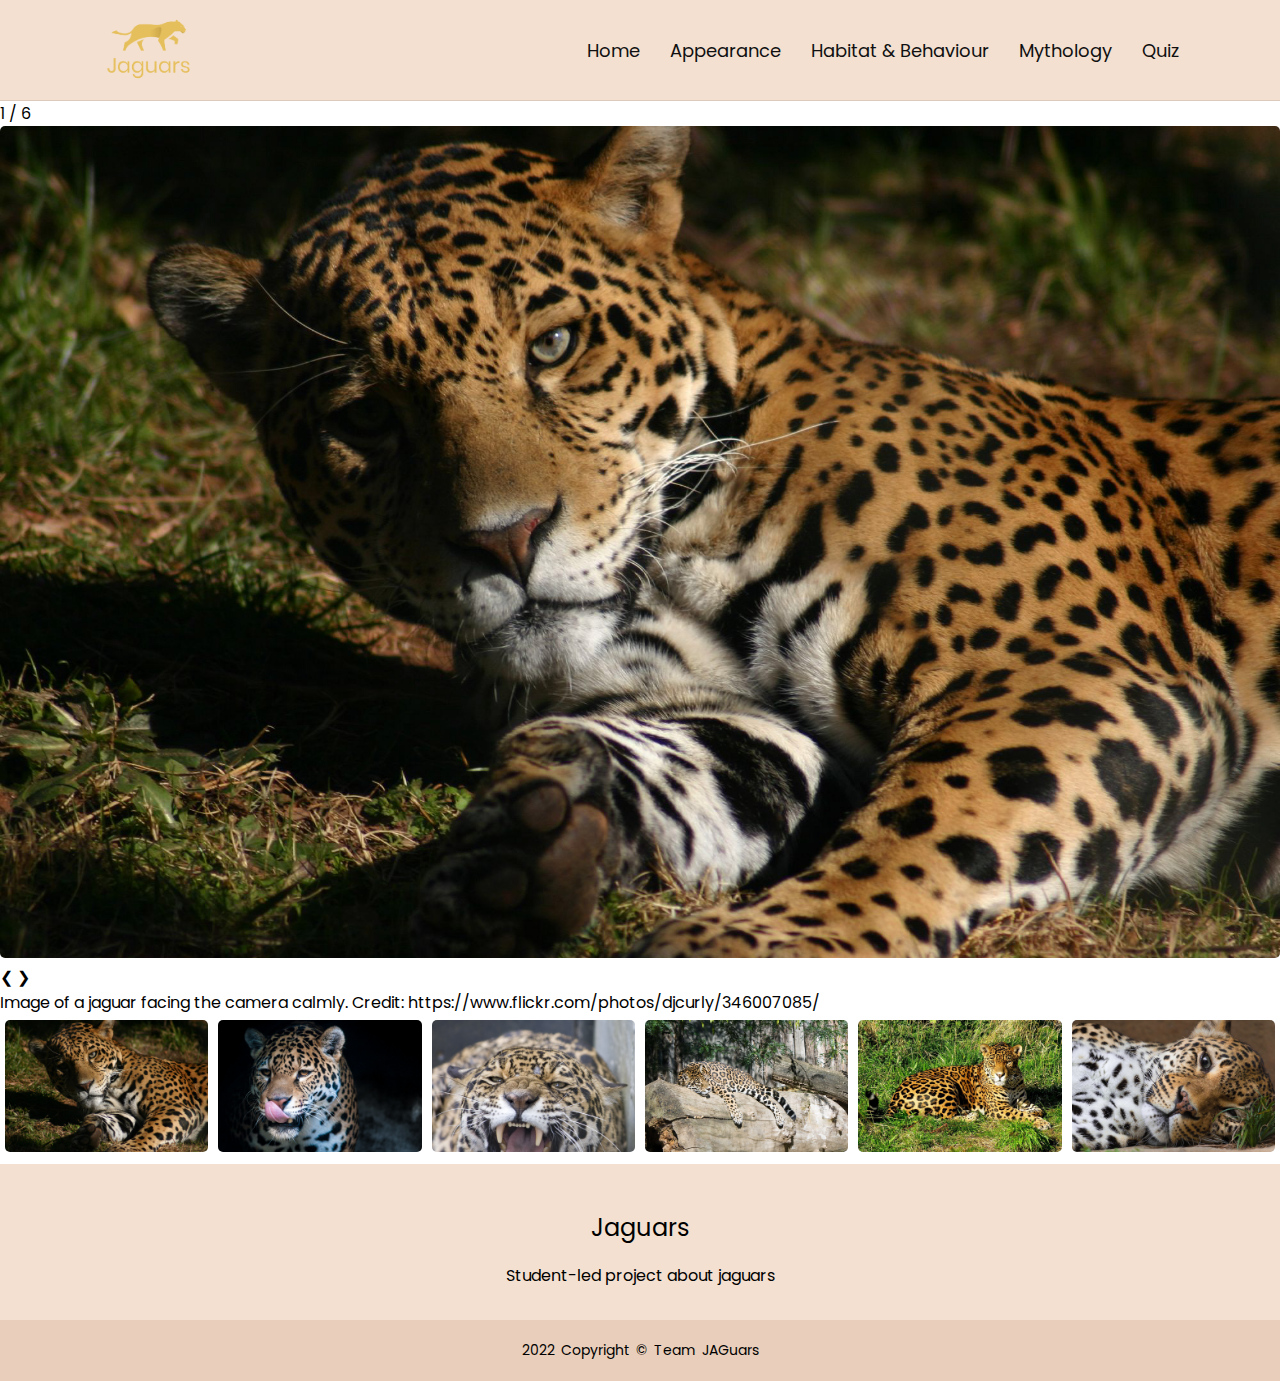
==== index.html @ 42e372cd "Logo-link" ====
<!DOCTYPE html>
<html lang="en">
<head>
    <meta charset="UTF-8">
    <meta http-equiv="X-UA-Compatible" content="IE=edge">
    <meta name="viewport" content="width=device-width, initial-scale=1.0">
    <link rel="stylesheet" href="css/style.css">    
    <script src="gallery.js" defer></script>
    <link rel="preconnect" href="https://fonts.googleapis.com">
    <link rel="preconnect" href="https://fonts.gstatic.com" crossorigin>
    <link href="https://fonts.googleapis.com/css2?family=Poppins:wght@300;500;700&display=swap" rel="stylesheet">
    <title>JAGuars - Home page</title>
</head>
<body>
<!-- header section starts -->
    <header>
        <div class="inner">
            <div class="logo">
              <a href="index.html"><img src="assets/Jag_Logo.png" alt="Logo"></a>
            </div>

            <nav>
                <li><span><a href="index.html">Home</a></span></li>
                <li><span><a href="appearance.html">Appearance</a></span></li>
                <li><span><a href="habitatAndBehaviour.html">Habitat & Behaviour</a></span></li>
                <li><span><a href="mythology.html">Mythology</a></span></li>
                <li><span><a href="quiz_index.html">Quiz</a></span></li>
            </nav>
        </div>
    </header>
<!-- header section ends -->

<!-- GALLERY -->

<!-- Container for the image gallery -->
<div class="container">

    <!-- Full-width images with number text -->
    <div class="mySlides">
      <div class="numbertext">1 / 6</div>
        <img src="assets/Gallery_1.jpg" style="width:100%">
    </div>
  
    <div class="mySlides">
      <div class="numbertext">2 / 6</div>
        <img src="assets/Gallery_2.jpg" style="width:100%">
    </div>
  
    <div class="mySlides">
      <div class="numbertext">3 / 6</div>
        <img src="assets/Gallery_3.jpg" style="width:100%">
    </div>
  
    <div class="mySlides">
      <div class="numbertext">4 / 6</div>
        <img src="assets/Gallery_4.jpg" style="width:100%">
    </div>
  
    <div class="mySlides">
      <div class="numbertext">5 / 6</div>
        <img src="assets/Gallery_5.jpg" style="width:100%">
    </div>
  
    <div class="mySlides">
      <div class="numbertext">6 / 6</div>
        <img src="assets/Gallery_6.jpg" style="width:100%">
    </div>
  
    <!-- Next and previous buttons -->
    <a class="prev" onclick="plusSlides(-1)">&#10094;</a>
    <a class="next" onclick="plusSlides(1)">&#10095;</a>
  
    <!-- Image text -->
    <div class="caption-container">
      <p id="caption"></p>
    </div>
  
    <!-- Thumbnail images -->
    <div class="row">
      <div class="column">
        <img class="demo cursor" src="assets/Gallery_1.jpg" style="width:100%" onclick="currentSlide(1)" alt="Image of a jaguar facing the camera calmly. Credit: https://www.flickr.com/photos/djcurly/346007085/">
      </div>
      <div class="column">
        <img class="demo cursor" src="assets/Gallery_2.jpg" style="width:100%" onclick="currentSlide(2)" alt="Image of a jaguar licking its lips. Credit: https://www.flickr.com/photos/wwarby/11280137214/">
      </div>
      <div class="column">
        <img class="demo cursor" src="assets/Gallery_3.jpg" style="width:100%" onclick="currentSlide(3)" alt="Image of a jaguar licking its lips. Credit: https://www.flickr.com/photos/ninjapotato/8729258410/">
      </div>
      <div class="column">
        <img class="demo cursor" src="assets/Gallery_4.jpg" style="width:100%" onclick="currentSlide(4)" alt="Image of a jaguar relaxing. Credit: https://www.flickr.com/photos/28450828@N02/35053553903/">
      </div>
      <div class="column">
        <img class="demo cursor" src="assets/Gallery_5.jpg" style="width:100%" onclick="currentSlide(5)" alt="Jaguar sitting in the grass. Credit: https://www.flickr.com/photos/chesterzoo/513373646/">
      </div>
      <div class="column">
        <img class="demo cursor" src="assets/Gallery_6.jpg" style="width:100%" onclick="currentSlide(6)" alt="A young jaguar. Credit: https://www.flickr.com/photos/srudy/33555747230/">
      </div>
    </div>

<!-- Footer section starts  -->
<footer>
    <div class="footer-content">
        <h3>Jaguars</h3>
        <p>Student-led project about jaguars </p>
    </div>
    <div class="footer-bottom">
        <p>2022 Copyright © Team JAGuars</p>
    </div>
</footer>

<!-- Footer section ends -->
</body>
</html>
---- css/style.css ----
*{
  margin: 0;
  padding: 0;
  list-style: none;
  text-decoration: none;
  font-family:'Poppins';
}

* img{
  max-width:100%;
  border-radius:5px;
}

.main-content{
background-color:red;
 display:flex; 
 max-width: 100%; 
 padding:10px; 
border-radius: 5px;
}

.row {
  display: flex;
  align-items: center;
  justify-content: center;
}

.column {
  flex: 50%;
  padding:5px;
}

header{
  width: 100%;
  height: 100px;
  border-bottom: solid 1px rgba(16, 16, 16, 0.1);
  background-color: #f3e0d1;
}

header .inner{
  width: 100%;
  max-width: 1080px;
  height: 100%;
  display: block;
  margin: 0 auto;
  display: flex;
  flex-direction: row;
  align-items: center;
  justify-content: space-between;
}

header .logo{
  height: 100%;
}

header .logo div{
  height: 100%;
  display: flex;
  align-items: center;
  justify-content: center;
}

header .logo img{
  height: 90px;
  margin-top: 5px; /* Optical alignment of the logo */
}

header nav{
  height: 100%;
}

header nav li{
  display: flex;
  height: 100%;
  float: left;
  margin-right: 30px;
}

header nav li:last-of-type{
  margin-right: 0;
}

header nav span {
  display: flex;
 align-items: center;
  font-size: 18px;
}

header nav a{
  color: #101010;
}

header nav a:hover{
  -webkit-transition:color 300ms ease-in-out;
  -moz-transition:color 300ms ease-in-out;
  color: #95731e;
}


/* Banner image styles */
.banner-image{
  height: 700px;
  width: 100%;
  display: block;
}

/* Quiz part starts */

/* Position the image container (needed to position the left and right arrows) */
.gallery-container {
  position: relative;
  width:900px;
  display: block;
  margin-left: auto;
  margin-right: auto;

}
.quiz-body {
  position: relative;
  padding: 0;
  margin: 0;
  display: flex;
  width: 100%;
  height: 55vh;
  justify-content: center;
  align-items: center;
  font-family: "Poppins";
  
}

.quiz-container {
  width: 800px;
  max-width: 80%;
  background-color:RGB(248, 253, 137);
  border-radius: 5px;
  padding: 20px;
  text-align: center;
  background-color: #f3e0d1;

}

.result-box {
  text-align: center;
  color: black;
  gap: 5px;
  padding: 5px 10px;
  font-size: 17px;
  font-weight: bold;
}

.qn1 {
  font-weight: bold;
}


.btn-grid{
 display: grid;
 grid-template-columns: repeat(2, auto);
 justify-content: center;
 align-items:center;
 gap: 10px;
 margin: 10px 2px;
}

.btn {
  background-color: lightblue;
  border: 2px solid lightseagreen;
  border-radius: 5px;
  padding: 5px 10px;
  color: black;
  outline: none;
  margin: 0 2px;
}

.btn:hover{
  border-color: orange;
  background-color: #e6c166;
}

.btn.correct{
  background-color: greenyellow
}

.btn.incorrect {
  background-color:orangered;
}

.start-btn, .next-btn{
  font-weight: bold;
  margin: 0 5px;
}

.controls {
  display: flex;
  justify-content: center;
  align-items:center;

}

.hide{
  display:none;
}


/* footer */

footer{
  background: #f3e0d1;
  height: auto;
  width: 100%;
  padding-top: 40px;
  color: #fff;
}

.footer-content{
  display: flex;
  align-items: center;
  justify-content: center;
  flex-direction: column;
  text-align: center;
  margin-bottom: 20px;
}

.footer-content h3{
  font-size: 1.8rem;
  font-weight: 400;
  text-transform: capitalize;
  line-height: 3rem;
  font-size: 24px;
  color: black;

}

.footer-content p{
  max-width: 500px;
  margin: 10px auto;
  line-height: 28px;
  font-size: 16px;
  color: black;
}

.footer-bottom{
  background: #e9cfbb;
  width: 100%;
  padding: 20px 0;
  text-align:  center;
}

.footer-bottom p{
  font-size: 14px;
  word-spacing: 2px;
  text-transform: capitalize;
  color: black;
}



/* media queries  */

@media (max-width:1200px){

}

@media (max-width:991px){
  .quiz-body {
    width: 80vw;
    height: 55vh;
  }
}

@media (max-width:768px){
  .quiz-body {
    width: 60vw;
    height: 50vh;
  }
}

@media (max-width:450px){
  .quiz-body {
    width: 40vw;
    height: 50vh;
  }

}
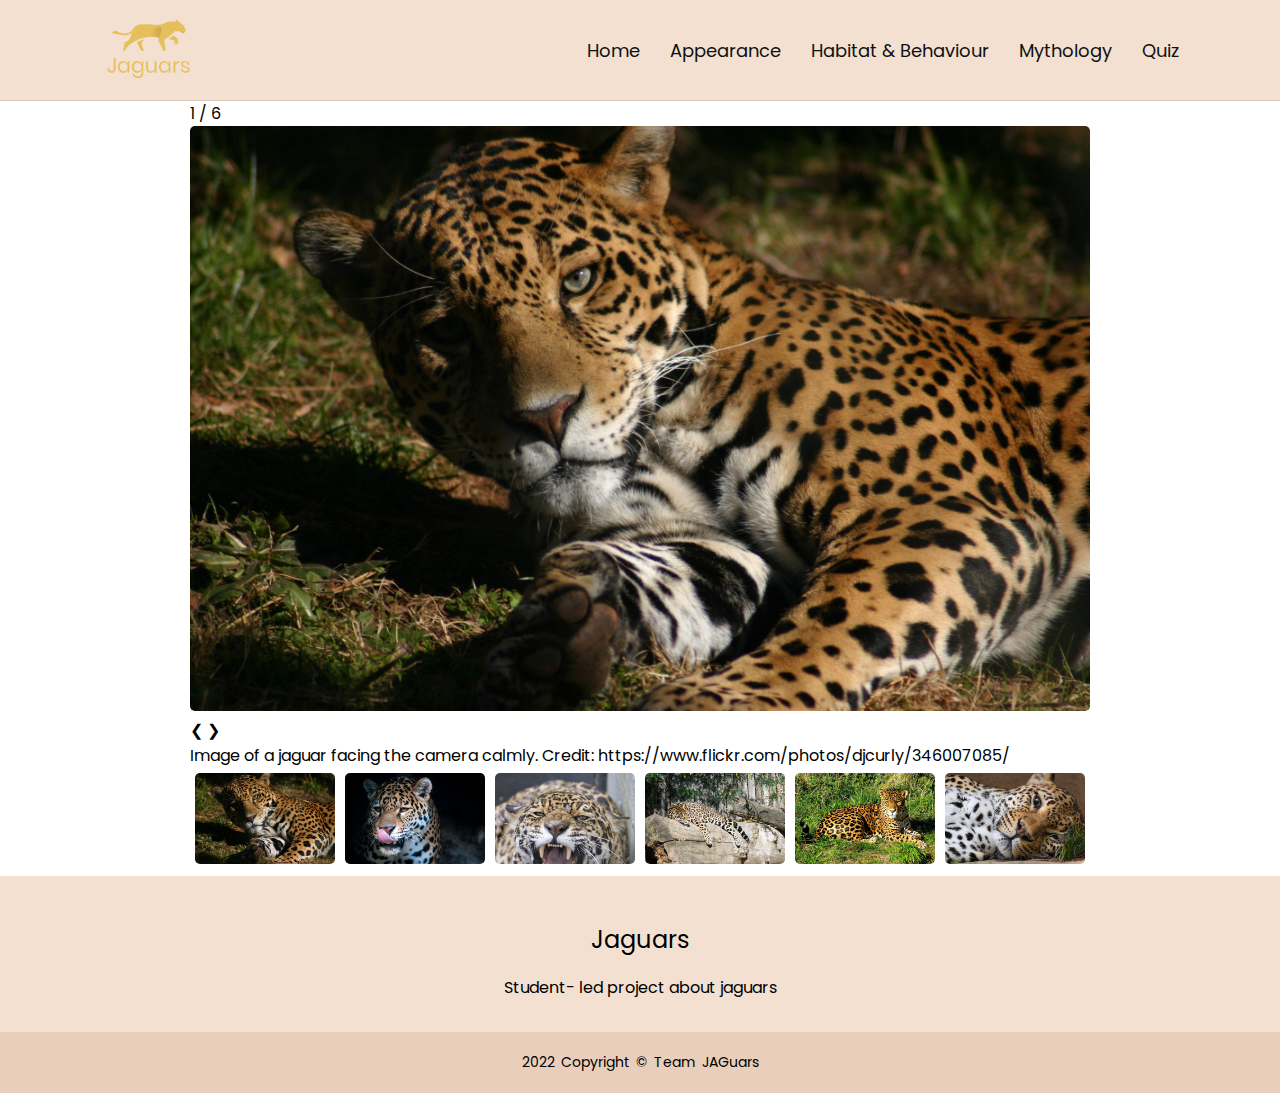
==== commit 553f3f32: "Merge pull request #7 from georjeez/aidyn-pf-jaguars" ====
--- a/index.html
+++ b/index.html
@@ -33,7 +33,7 @@
 <!-- GALLERY -->
 
 <!-- Container for the image gallery -->
-<div class="container">
+<div class="gallery-container">
 
     <!-- Full-width images with number text -->
     <div class="mySlides">
@@ -96,12 +96,12 @@
         <img class="demo cursor" src="assets/Gallery_6.jpg" style="width:100%" onclick="currentSlide(6)" alt="A young jaguar. Credit: https://www.flickr.com/photos/srudy/33555747230/">
       </div>
     </div>
-
+</div>
 <!-- Footer section starts  -->
 <footer>
     <div class="footer-content">
         <h3>Jaguars</h3>
-        <p>Student-led project about jaguars </p>
+        <p>Student- led project about jaguars </p>
     </div>
     <div class="footer-bottom">
         <p>2022 Copyright © Team JAGuars</p>
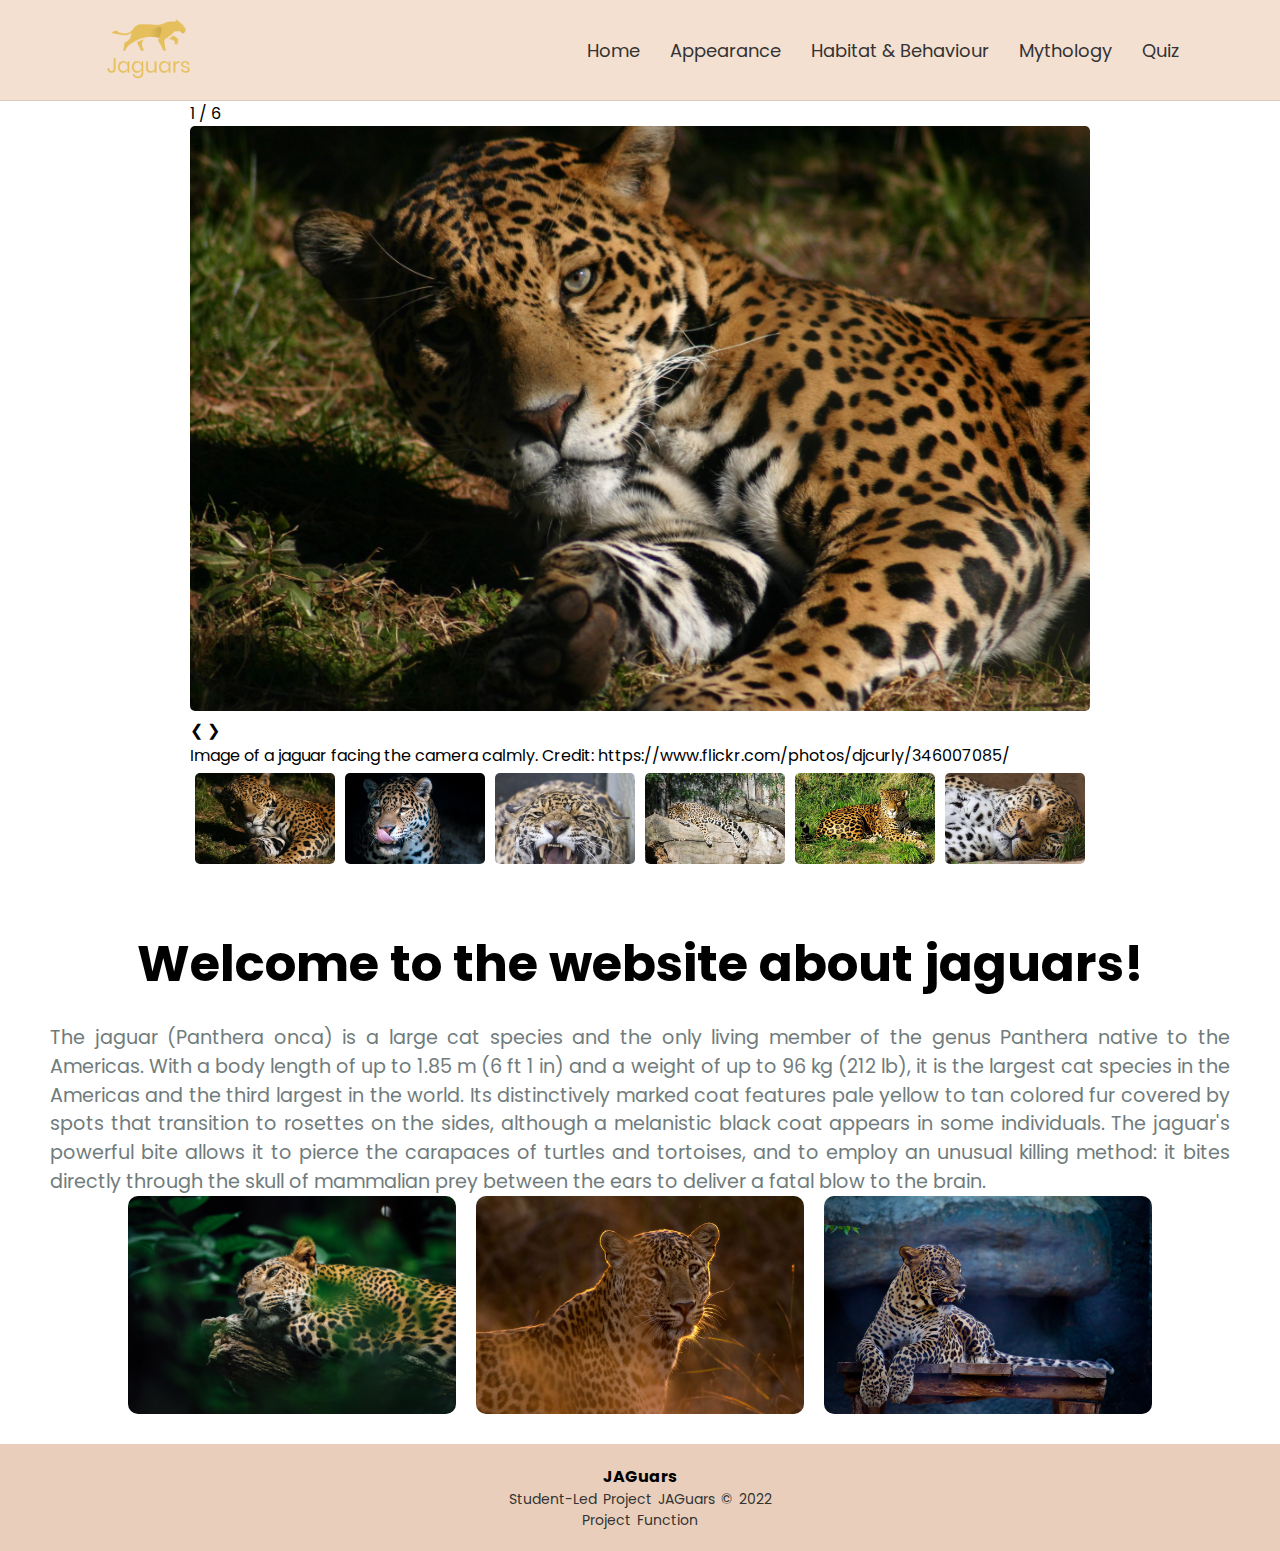
==== commit 3acba65a: "Updated all the pages" ====
--- a/index.html
+++ b/index.html
@@ -97,14 +97,55 @@
       </div>
     </div>
 </div>
+
+<!-- Introduction to the website -->
+
+<h1 class="title"> Welcome to the website about jaguars! </h1>
+<section class="about" id="about">
+  <div class="text">
+      <div class="aboutContent">
+          <p>
+            The jaguar (Panthera onca) is a large cat species and the only living member of the genus Panthera native to the Americas. 
+            With a body length of up to 1.85 m (6 ft 1 in) and a weight of up to 96 kg (212 lb), it is the largest cat species in the Americas and the third largest in the world. 
+            Its distinctively marked coat features pale yellow to tan colored fur covered by spots that transition to rosettes on the sides, although a melanistic black coat appears in some individuals. 
+            The jaguar's powerful bite allows it to pierce the carapaces of turtles and tortoises, and to employ an unusual killing method: it bites directly through the skull of mammalian prey between the ears to deliver a fatal blow to the brain. 
+          </p>
+      <br>
+        </div>
+  </div>
+</section>
+
+<!-- Buttons -->
+<section class="campus">
+  <div class="nav-row">
+    <div class="campus-col">
+      <img src="assets/jags.jpg" target="_blank" >
+      <div class="layer">
+        <a href="habitatAndBehaviour.html"target="_blank"><h3>Habitat and Behaviour</h3></a>
+      </div>
+    </div>
+
+    <div class="campus-col">
+      <img src="assets/harsh-tank-xtFRl1ZjKto-unsplash.jpg" >
+      <div class="layer">
+        <a href="appearance.html" target="_blank" ><h3>Appearance</h3></a>      
+      </div>
+    </div>
+
+    <div class="campus-col">
+      <img src="assets/adaivorukamuthan-5njevSym76g-unsplash.jpg">
+      <div class="layer">
+        <a href="mythology.html" target="_blank"><h3>Mythology</h3></a>    
+      </div>
+    </div>
+  </div>
+</section>
+
 <!-- Footer section starts  -->
 <footer>
-    <div class="footer-content">
-        <h3>Jaguars</h3>
-        <p>Student- led project about jaguars </p>
-    </div>
     <div class="footer-bottom">
-        <p>2022 Copyright © Team JAGuars</p>
+      <h4>JAGuars</h4>
+      <p class="copyright">Student-led project JAGuars © 2022 <br> Project Function </p>
     </div>
 </footer>
 
--- a/css/style.css
+++ b/css/style.css
@@ -12,17 +12,18 @@
 }
 
 .main-content{
-background-color:red;
  display:flex; 
  max-width: 100%; 
  padding:10px; 
-border-radius: 5px;
+  border-radius: 5px;
+  color:#333;
 }
 
 .row {
   display: flex;
   align-items: center;
   justify-content: center;
+  text-align: justify;
 }
 
 .column {
@@ -30,6 +31,26 @@
   padding:5px;
 }
 
+.row-appearance {
+  display: flex;
+  align-items: center;
+  justify-content: center;
+  text-align: justify;
+}
+
+.nav-row{
+  margin: auto;
+  display: flex;
+  justify-content: space-between;
+}
+
+.column-appearance {
+  flex: 50%;
+  padding:5px;
+  margin-left: 50px;
+  margin-right: 50px;
+}
+
 header{
   width: 100%;
   height: 100px;
@@ -37,6 +58,7 @@
   background-color: #f3e0d1;
 }
 
+
 header .inner{
   width: 100%;
   max-width: 1080px;
@@ -87,7 +109,7 @@
 }
 
 header nav a{
-  color: #101010;
+  color:#333;
 }
 
 header nav a:hover{
@@ -96,16 +118,39 @@
   color: #95731e;
 }
 
-
-/* Banner image styles */
+/* Banner */
 .banner-image{
-  height: 700px;
-  width: 100%;
-  display: block;
+  width: 100%;
+  height: auto;
+}
+
+.title {
+	text-align: center;
+	font-size: 50px;
+	display: block;
+	padding-top: 50px;
+}
+
+.title-text{
+  text-align: center;
+}
+
+.myth-img{
+  text-align: center;
+}
+
+.myth-text{
+  color:#333;
+  margin-left: 100px;
+  margin-right: 100px;
+  text-align: justify;
+}
+
+.jag-video{
+  text-align: center;
 }
 
 /* Quiz part starts */
-
 /* Position the image container (needed to position the left and right arrows) */
 .gallery-container {
   position: relative;
@@ -118,14 +163,16 @@
 .quiz-body {
   position: relative;
   padding: 0;
-  margin: 0;
+  margin-top: 6%;
+  margin-bottom: 7%;
   display: flex;
   width: 100%;
   height: 55vh;
   justify-content: center;
   align-items: center;
   font-family: "Poppins";
-  
+  color:#333;
+
 }
 
 .quiz-container {
@@ -136,7 +183,6 @@
   padding: 20px;
   text-align: center;
   background-color: #f3e0d1;
-
 }
 
 .result-box {
@@ -201,6 +247,105 @@
   display:none;
 }
 
+/* index page buttons */
+.title {
+	text-align: center;
+	font-size: 50px;
+	display: block;
+	padding-top: 50px;
+}
+
+/* Buttons */
+.about{
+  margin-bottom: -140px;
+}
+.about .text{
+  padding-top: 12px;
+}
+.about .text .aboutContent h3{
+  font-size: 2.5rem;
+  color:#333;
+  margin-left: 500px;
+}
+
+.about .text .aboutContent h4{
+  font-size: 2.5rem;
+  color:#333;
+  margin-left: 500px;
+}
+
+.about .text .aboutContent h5{
+  font-size: 2.5rem;
+  color:#333;
+  margin-left: 500px;
+}
+
+.about .text .aboutContent p{
+  font-size: 1.2rem;
+  color:#707B7C  ;
+  padding-top: 5px;
+  line-height: 1.5;
+  margin-top: 5px;
+  margin-left: 50px;
+  margin-right: 50px;
+  text-align: justify;
+}
+
+.campus{
+  width: 80%;
+  margin: auto;
+  margin-top: 5%;
+  text-align: center;
+  padding-top: 50px; 
+}
+
+.campus-col{
+  flex-basis: 32%;
+  border-radius: 10px;
+  margin-bottom: 30px;
+  position: relative;
+  overflow: hidden;
+}
+
+.campus-col img{
+  width: 100%;
+  height: auto;
+  display: block;
+}
+
+
+.layer{
+  background: transparent;
+  height: 100%;
+  width: 100%;
+  position: absolute;
+  top: 0;
+  left: 0;
+  transition: 0.5s;
+}
+
+.layer:hover{
+  background: #f9d7be4e; 
+
+}
+
+.layer h3{
+  width: 100%;
+  font-weight: 500;
+  color: #fff;
+  font-size: 26px;
+  bottom: 0;
+  left: 50%;
+  transform: translateX(-50%);
+  position: absolute;
+  opacity: 0;
+  transform: 0.5s;
+}
+
+.layer:hover h3{
+  bottom: 49%;
+  opacity: 1;
+}
 
 /* footer */
 
@@ -208,8 +353,8 @@
   background: #f3e0d1;
   height: auto;
   width: 100%;
-  padding-top: 40px;
-  color: #fff;
+  left: 0;
+  bottom: 0;
 }
 
 .footer-content{
@@ -219,6 +364,7 @@
   flex-direction: column;
   text-align: center;
   margin-bottom: 20px;
+  
 }
 
 .footer-content h3{
@@ -227,8 +373,7 @@
   text-transform: capitalize;
   line-height: 3rem;
   font-size: 24px;
-  color: black;
-
+  color:#333;
 }
 
 .footer-content p{
@@ -236,7 +381,7 @@
   margin: 10px auto;
   line-height: 28px;
   font-size: 16px;
-  color: black;
+  color:#333;
 }
 
 .footer-bottom{
@@ -244,16 +389,17 @@
   width: 100%;
   padding: 20px 0;
   text-align:  center;
+
 }
 
 .footer-bottom p{
   font-size: 14px;
   word-spacing: 2px;
   text-transform: capitalize;
-  color: black;
-}
-
-
+  color:#333;
+}
+
+ 
 
 /* media queries  */
 
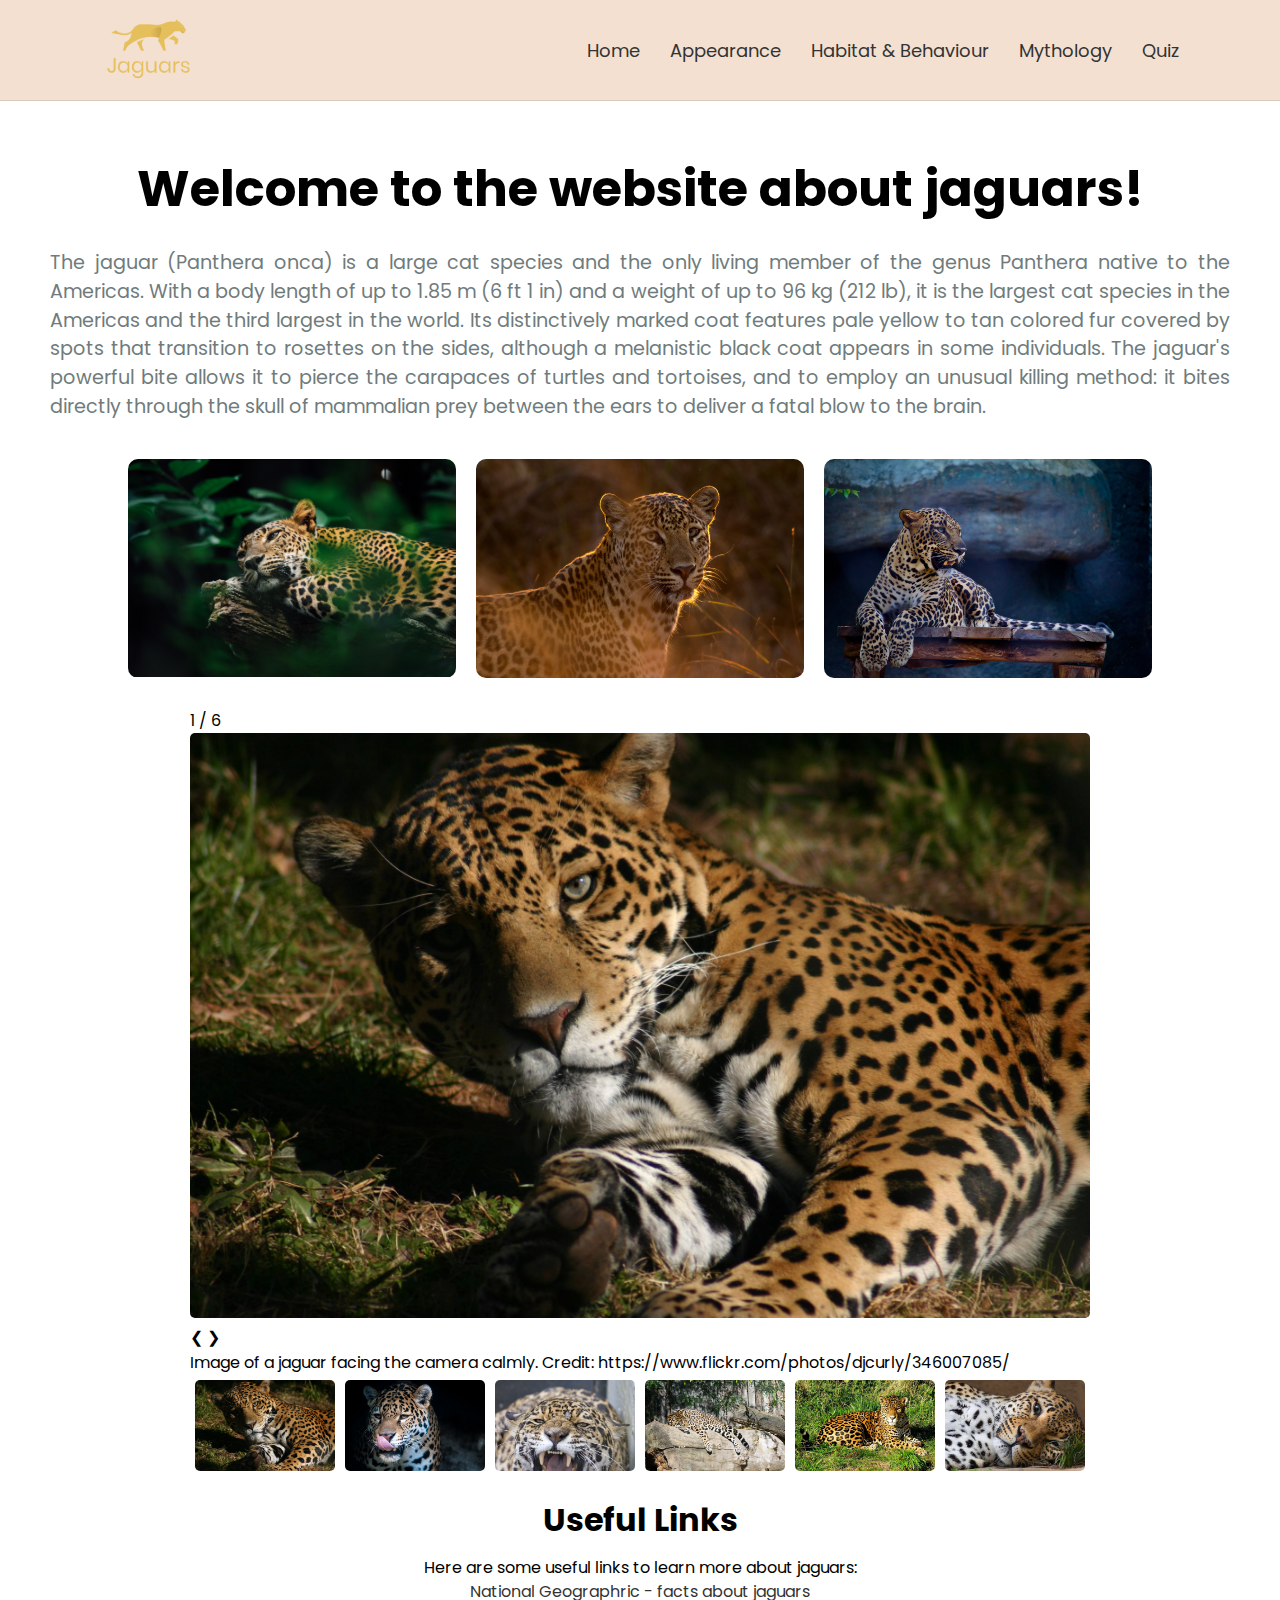
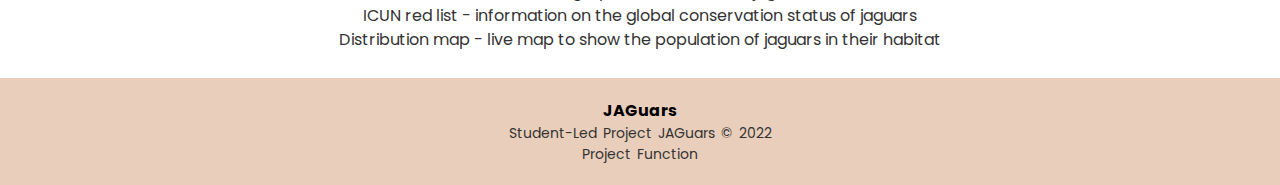
==== commit 64bf2283: "added useful links" ====
--- a/index.html
+++ b/index.html
@@ -13,7 +13,8 @@
 </head>
 <body>
 <!-- header section starts -->
-    <header>
+
+<header>
         <div class="inner">
             <div class="logo">
               <a href="index.html"><img src="assets/Jag_Logo.png" alt="Logo"></a>
@@ -27,8 +28,51 @@
                 <li><span><a href="quiz_index.html">Quiz</a></span></li>
             </nav>
         </div>
-    </header>
+</header>
 <!-- header section ends -->
+
+<!-- Introduction to the website -->
+
+<h1 class="title"> Welcome to the website about jaguars! </h1>
+<section class="about" id="about">
+  <div class="text">
+      <div class="aboutContent">
+          <p>
+            The jaguar (Panthera onca) is a large cat species and the only living member of the genus Panthera native to the Americas. 
+            With a body length of up to 1.85 m (6 ft 1 in) and a weight of up to 96 kg (212 lb), it is the largest cat species in the Americas and the third largest in the world. 
+            Its distinctively marked coat features pale yellow to tan colored fur covered by spots that transition to rosettes on the sides, although a melanistic black coat appears in some individuals. 
+            The jaguar's powerful bite allows it to pierce the carapaces of turtles and tortoises, and to employ an unusual killing method: it bites directly through the skull of mammalian prey between the ears to deliver a fatal blow to the brain. 
+          </p>
+      <br>
+        </div>
+  </div>
+</section>
+
+<!-- Buttons -->
+<section class="navbtns">
+  <div class="nav-row">
+    <div class="navbtns-col">
+      <img src="assets/jags.jpg" target="_blank" >
+      <div class="navlayer">
+        <a href="habitatAndBehaviour.html"target="_blank"><h3>Habitat and Behaviour</h3></a>
+      </div>
+    </div>
+
+    <div class="navbtns-col">
+      <img src="assets/harsh-tank-xtFRl1ZjKto-unsplash.jpg" >
+      <div class="navlayer">
+        <a href="appearance.html" target="_blank" ><h3>Appearance</h3></a>      
+      </div>
+    </div>
+
+    <div class="navbtns-col">
+      <img src="assets/adaivorukamuthan-5njevSym76g-unsplash.jpg">
+      <div class="navlayer">
+        <a href="mythology.html" target="_blank"><h3>Mythology</h3></a>    
+      </div>
+    </div>
+  </div>
+</section>
 
 <!-- GALLERY -->
 
@@ -98,48 +142,16 @@
     </div>
 </div>
 
-<!-- Introduction to the website -->
+<div class = "useful-links">
+    <h1> Useful Links</h1>
+    <br>
+    <p>Here are some useful links to learn more about jaguars:</p>
+    <li><a href="https://kids.nationalgeographic.com/animals/mammals/facts/jaguar">National Geographric - facts about jaguars</a> </li>
+    <li><a href="https://www.iucnredlist.org/species/15953/123791436">ICUN red list - information on the global conservation status of jaguars</a> </li>
+    <li><a href="https://www.inaturalist.org/taxa/41970-Panthera-onca">Distribution map - live map to show the population of jaguars in their habitat</a> </li>
 
-<h1 class="title"> Welcome to the website about jaguars! </h1>
-<section class="about" id="about">
-  <div class="text">
-      <div class="aboutContent">
-          <p>
-            The jaguar (Panthera onca) is a large cat species and the only living member of the genus Panthera native to the Americas. 
-            With a body length of up to 1.85 m (6 ft 1 in) and a weight of up to 96 kg (212 lb), it is the largest cat species in the Americas and the third largest in the world. 
-            Its distinctively marked coat features pale yellow to tan colored fur covered by spots that transition to rosettes on the sides, although a melanistic black coat appears in some individuals. 
-            The jaguar's powerful bite allows it to pierce the carapaces of turtles and tortoises, and to employ an unusual killing method: it bites directly through the skull of mammalian prey between the ears to deliver a fatal blow to the brain. 
-          </p>
-      <br>
-        </div>
-  </div>
-</section>
+</div>
 
-<!-- Buttons -->
-<section class="campus">
-  <div class="nav-row">
-    <div class="campus-col">
-      <img src="assets/jags.jpg" target="_blank" >
-      <div class="layer">
-        <a href="habitatAndBehaviour.html"target="_blank"><h3>Habitat and Behaviour</h3></a>
-      </div>
-    </div>
-
-    <div class="campus-col">
-      <img src="assets/harsh-tank-xtFRl1ZjKto-unsplash.jpg" >
-      <div class="layer">
-        <a href="appearance.html" target="_blank" ><h3>Appearance</h3></a>      
-      </div>
-    </div>
-
-    <div class="campus-col">
-      <img src="assets/adaivorukamuthan-5njevSym76g-unsplash.jpg">
-      <div class="layer">
-        <a href="mythology.html" target="_blank"><h3>Mythology</h3></a>    
-      </div>
-    </div>
-  </div>
-</section>
 
 <!-- Footer section starts  -->
 <footer>
--- a/css/style.css
+++ b/css/style.css
@@ -291,15 +291,16 @@
   text-align: justify;
 }
 
-.campus{
+.navbtns{
   width: 80%;
   margin: auto;
   margin-top: 5%;
   text-align: center;
   padding-top: 50px; 
-}
-
-.campus-col{
+  margin-top: 8%;
+}
+
+.navbtns-col{
   flex-basis: 32%;
   border-radius: 10px;
   margin-bottom: 30px;
@@ -307,14 +308,13 @@
   overflow: hidden;
 }
 
-.campus-col img{
+.navbtns-col img{
   width: 100%;
   height: auto;
   display: block;
 }
 
-
-.layer{
+.navlayer{
   background: transparent;
   height: 100%;
   width: 100%;
@@ -324,12 +324,11 @@
   transition: 0.5s;
 }
 
-.layer:hover{
+.navlayer:hover{
   background: #f9d7be4e; 
-
-}
-
-.layer h3{
+}
+
+.navlayer h3{
   width: 100%;
   font-weight: 500;
   color: #fff;
@@ -342,9 +341,24 @@
   transform: 0.5s;
 }
 
-.layer:hover h3{
+.navlayer:hover h3{
   bottom: 49%;
   opacity: 1;
+}
+
+.useful-links{
+  position: relative;
+  text-align: center;
+  margin: 2%;
+  line-height: 150%;
+}
+
+.useful-links a{
+ color: #333;
+}
+
+.useful-links a:hover{
+  color: #e6c166;
 }
 
 /* footer */
@@ -399,8 +413,6 @@
   color:#333;
 }
 
- 
-
 /* media queries  */
 
 @media (max-width:1200px){
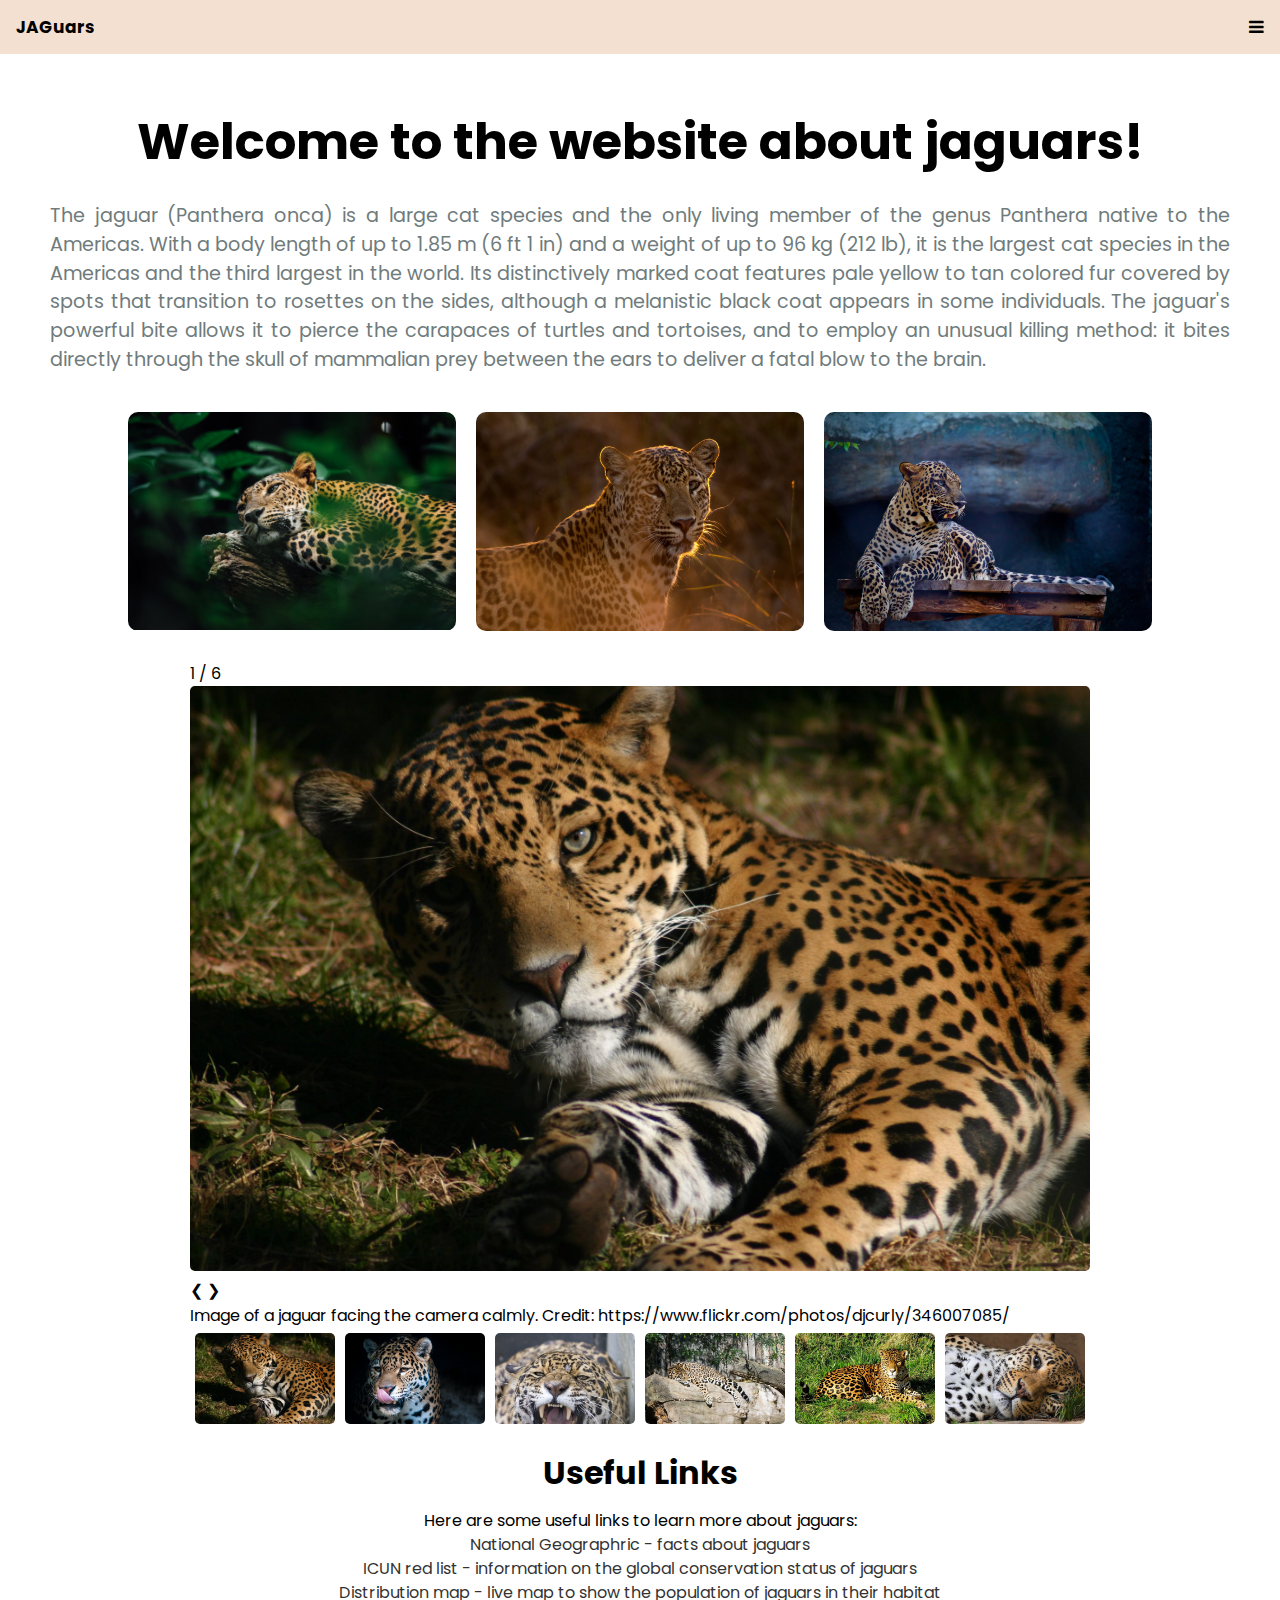
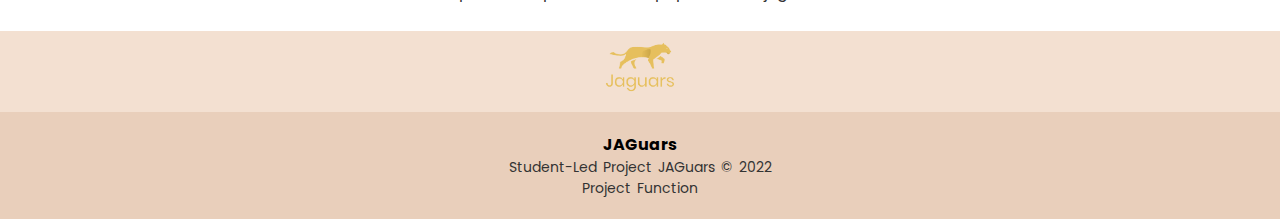
==== commit 0310a6a3: "navBar updated" ====
--- a/index.html
+++ b/index.html
@@ -6,33 +6,32 @@
     <meta name="viewport" content="width=device-width, initial-scale=1.0">
     <link rel="stylesheet" href="css/style.css">    
     <script src="gallery.js" defer></script>
+    <script src="hamb.js" defer></script>
     <link rel="preconnect" href="https://fonts.googleapis.com">
     <link rel="preconnect" href="https://fonts.gstatic.com" crossorigin>
     <link href="https://fonts.googleapis.com/css2?family=Poppins:wght@300;500;700&display=swap" rel="stylesheet">
+    <link rel="stylesheet" href="https://cdnjs.cloudflare.com/ajax/libs/font-awesome/4.7.0/css/font-awesome.min.css">
     <title>JAGuars - Home page</title>
 </head>
 <body>
 <!-- header section starts -->
-
-<header>
-        <div class="inner">
-            <div class="logo">
-              <a href="index.html"><img src="assets/Jag_Logo.png" alt="Logo"></a>
-            </div>
-
-            <nav>
-                <li><span><a href="index.html">Home</a></span></li>
-                <li><span><a href="appearance.html">Appearance</a></span></li>
-                <li><span><a href="habitatAndBehaviour.html">Habitat & Behaviour</a></span></li>
-                <li><span><a href="mythology.html">Mythology</a></span></li>
-                <li><span><a href="quiz_index.html">Quiz</a></span></li>
-            </nav>
-        </div>
-</header>
+  <div class="nav-bar">
+    <a href="index.html" class="active">JAGuars</a>
+    <!-- Navigation links (hidden by default) -->
+    <div id="myLinks">
+      <a href="index.html">Home</a>
+      <a href="appearance.html">Appearance</a> 
+      <a href="habitatAndBehaviour.html">Habitat & Behaviour</a>
+      <a href="mythology.html">Mythology</a>
+      <a href="quiz_index.html">Quiz</a>
+    </div>
+    <!-- "Hamburger menu" / "Bar icon" to toggle the navigation links -->
+    <a href="javascript:void(0);" class="icon" onclick="myFunction()">
+      <i class="fa fa-bars"></i>
+    </a>
+  </div>
 <!-- header section ends -->
-
 <!-- Introduction to the website -->
-
 <h1 class="title"> Welcome to the website about jaguars! </h1>
 <section class="about" id="about">
   <div class="text">
@@ -47,7 +46,6 @@
         </div>
   </div>
 </section>
-
 <!-- Buttons -->
 <section class="navbtns">
   <div class="nav-row">
@@ -139,8 +137,8 @@
       <div class="column">
         <img class="demo cursor" src="assets/Gallery_6.jpg" style="width:100%" onclick="currentSlide(6)" alt="A young jaguar. Credit: https://www.flickr.com/photos/srudy/33555747230/">
       </div>
-    </div>
-</div>
+      </div>
+      </div>
 
 <div class = "useful-links">
     <h1> Useful Links</h1>
@@ -149,18 +147,17 @@
     <li><a href="https://kids.nationalgeographic.com/animals/mammals/facts/jaguar">National Geographric - facts about jaguars</a> </li>
     <li><a href="https://www.iucnredlist.org/species/15953/123791436">ICUN red list - information on the global conservation status of jaguars</a> </li>
     <li><a href="https://www.inaturalist.org/taxa/41970-Panthera-onca">Distribution map - live map to show the population of jaguars in their habitat</a> </li>
-
 </div>
-
-
 <!-- Footer section starts  -->
 <footer>
+  <div class="footer-bottom-image">
+    <img src="assets/Jag_Logo.png" alt="Logo">
+  </div>
     <div class="footer-bottom">
       <h4>JAGuars</h4>
       <p class="copyright">Student-led project JAGuars © 2022 <br> Project Function </p>
     </div>
 </footer>
-
 <!-- Footer section ends -->
-</body>
+  </body>
 </html>--- a/css/style.css
+++ b/css/style.css
@@ -50,7 +50,7 @@
   margin-left: 50px;
   margin-right: 50px;
 }
-
+/* 
 header{
   width: 100%;
   height: 100px;
@@ -85,7 +85,7 @@
 header .logo img{
   height: 90px;
   margin-top: 5px; /* Optical alignment of the logo */
-}
+/* }
 
 header nav{
   height: 100%;
@@ -117,6 +117,118 @@
   -moz-transition:color 300ms ease-in-out;
   color: #95731e;
 }
+ */
+
+
+
+
+
+
+
+
+/* Header parts starts */
+/* Style the navigation menu */
+.nav-bar {
+  overflow: hidden;
+  background-color: #f3e0d1;
+  position: relative;
+}
+
+/* Hide the links inside the navigation menu (except for logo/home) */
+.nav-bar #myLinks {
+  display: none;
+}
+
+/* Style navigation menu links */
+.nav-bar a {
+  color: white;
+  padding: 14px 16px;
+  text-decoration: none;
+  font-size: 17px;
+  display: block;
+}
+
+/* Style the hamburger menu */
+.nav-bar a.icon {
+  background: #f3e0d1;
+  display: block;
+  position: absolute;
+  right: 0;
+  top: 0;
+}
+
+/* Add a grey background color on mouse-over */
+.nav-bar a:hover {
+  background-color: #f3e0d1;
+  color: black;
+}
+
+/* Style the active link (or home/logo) */
+.active {
+  background-color: #f3e0d1;
+  color: black;
+  font-weight: bold;
+}
+
+
+/* Style the navigation menu */
+.nav-bar {
+  overflow: hidden;
+  background-color: #f3e0d1;
+  position: relative;
+}
+
+/* Hide the links inside the navigation menu (except for logo/home) */
+.nav-bar #myLinks {
+  display: none;
+}
+
+/* Style navigation menu links */
+.nav-bar a {
+  color: black;
+  padding: 14px 16px;
+  text-decoration: none;
+  font-size: 17px;
+  display: block;
+  
+}
+
+/* Style the hamburger menu */
+.nav-bar a.icon {
+  background: #f3e0d1;
+  display: block;
+  position: absolute;
+  right: 0;
+  top: 0;
+  
+}
+
+/* Add a grey background color on mouse-over */
+.nav-bar a:hover {
+  background-color: #f3e0d1;
+  color: black;
+}
+
+/* Style the active link (or home/logo) */
+.active {
+  background-color: #f3e0d1;
+  color: white;
+}
+
+/* Header parts finished */
+
+.footer-bottom-image{
+  width: 80px;
+  text-align: center;
+  margin-left: 800px;
+  margin-right: 800px;
+}
+
+
+
+
+
+
 
 /* Banner */
 .banner-image{
@@ -160,20 +272,20 @@
   margin-right: auto;
 
 }
+
+
 .quiz-body {
-  position: relative;
-  padding: 0;
-  margin-top: 6%;
-  margin-bottom: 7%;
-  display: flex;
-  width: 100%;
-  height: 55vh;
-  justify-content: center;
-  align-items: center;
-  font-family: "Poppins";
-  color:#333;
-
-}
+    position: relative;
+    padding: 0;
+    margin: 0;
+    display: flex;
+    width: 100%;
+    height: 55vh;
+    justify-content: center;
+    align-items: center;
+    font-family: "Poppins";
+}
+
 
 .quiz-container {
   width: 800px;
@@ -415,28 +527,59 @@
 
 /* media queries  */
 
+
+
+@media (max-width:2560px){
+  .footer-bottom-image{
+    width: 80px;
+    text-align: center;
+    margin-left: auto;
+    margin-right: auto;
+  }
+}
+
+@media (max-width:1440px){
+  .footer-bottom-image{
+    width: 80px;
+    text-align: center;
+    margin-left: auto;
+    margin-right: auto;
+  }
+}
+
 @media (max-width:1200px){
-
+  .footer-bottom-image{
+    width: 80px;
+    text-align: center;
+    margin-left: auto;
+    margin-right: auto;
+  }
 }
 
 @media (max-width:991px){
-  .quiz-body {
-    width: 80vw;
-    height: 55vh;
+  .footer-bottom-image{
+    width: 80px;
+    text-align: center;
+    margin-left: auto;
+    margin-right: auto;
   }
-}
+}  
 
 @media (max-width:768px){
-  .quiz-body {
-    width: 60vw;
-    height: 50vh;
+  .footer-bottom-image{
+    width: 80px;
+    text-align: center;
+    margin-left: auto;
+    margin-right: auto;
   }
 }
 
 @media (max-width:450px){
-  .quiz-body {
-    width: 40vw;
-    height: 50vh;
+  .footer-bottom-image{
+    width: 80px;
+    text-align: center;
+    margin-left: auto;
+    margin-right: auto;
   }
-
-}
+}
+  
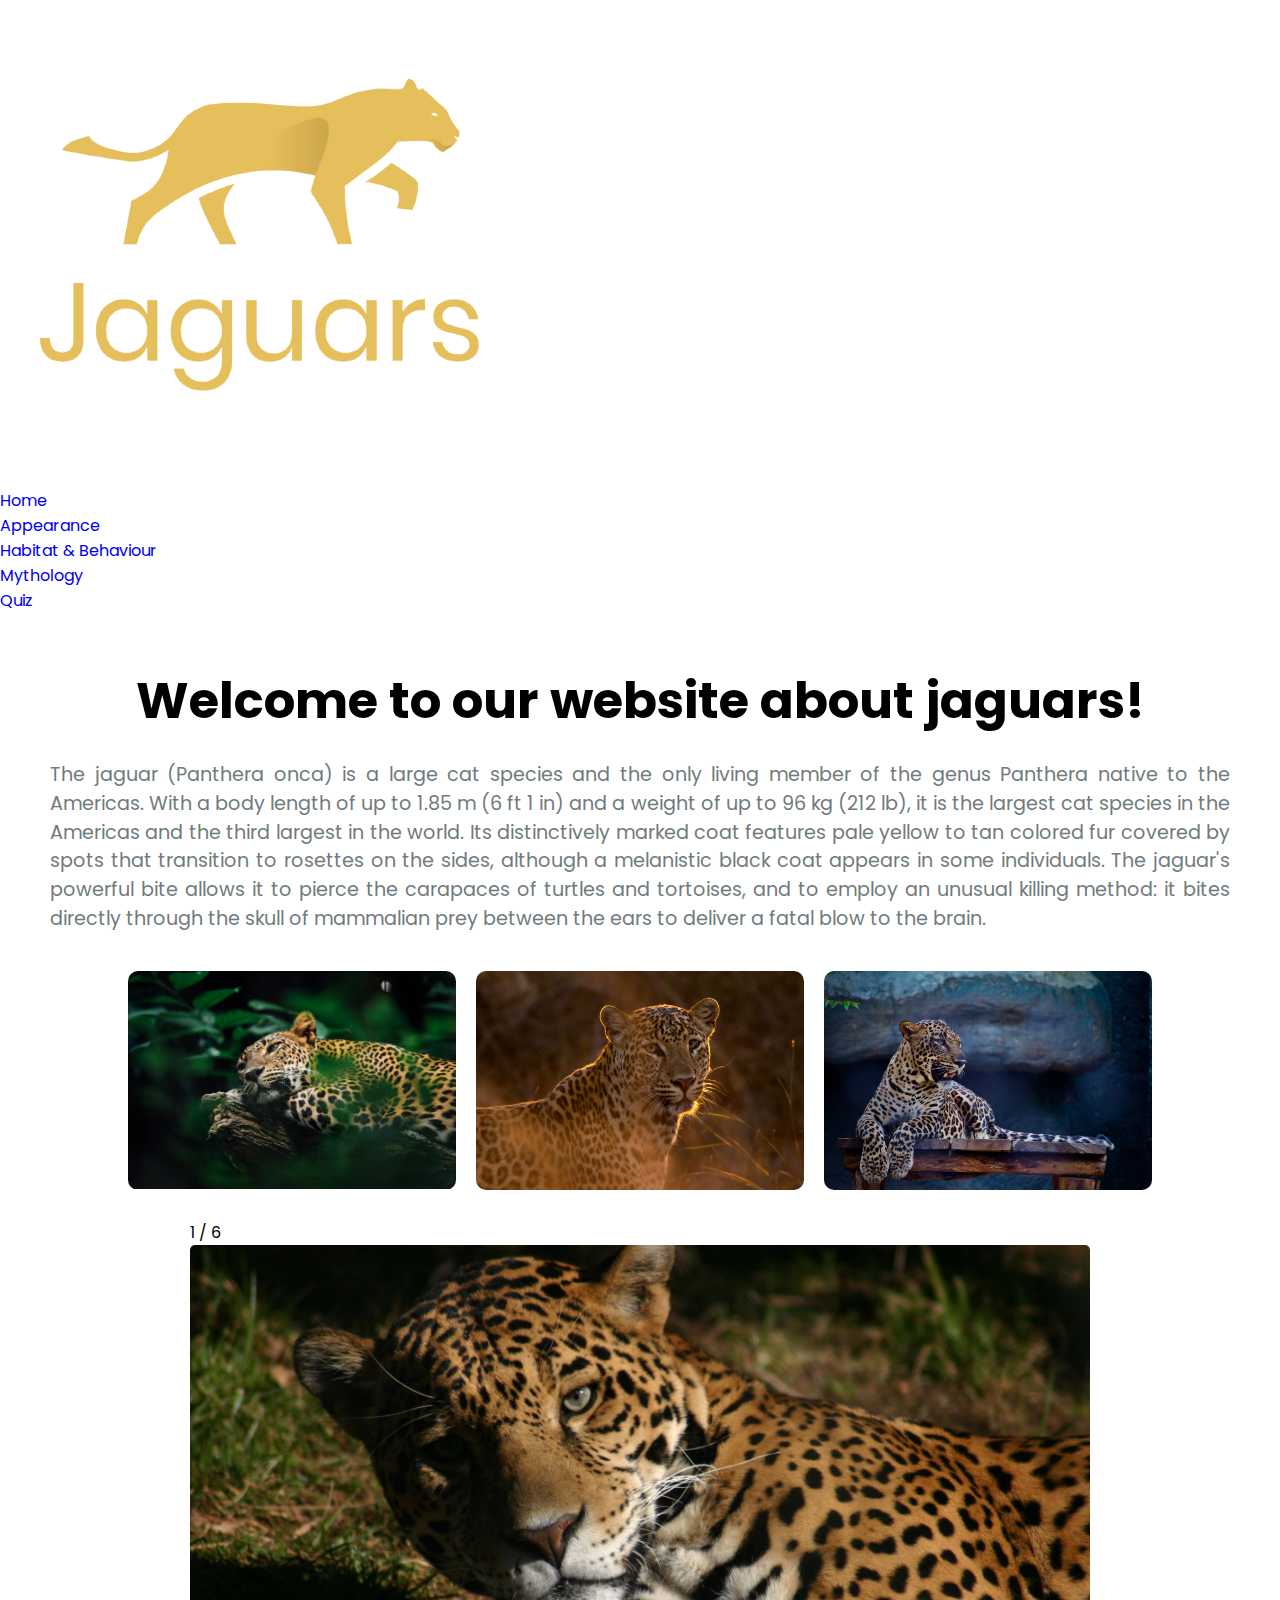
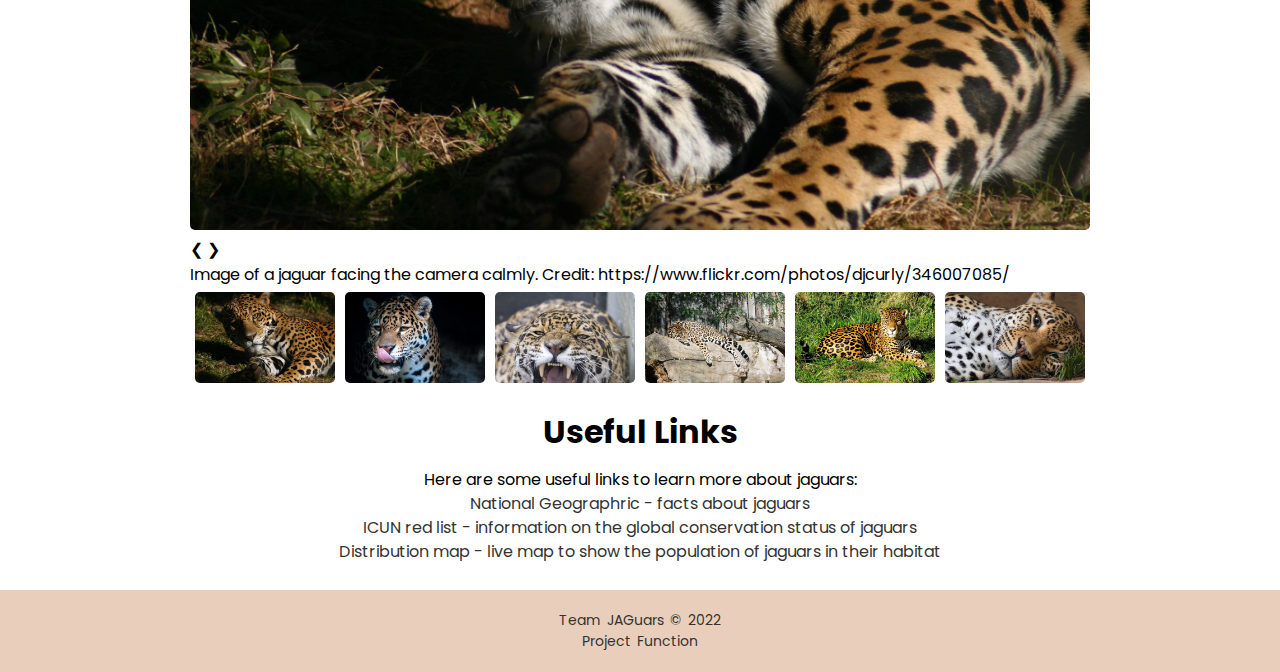
==== commit 631ff90a: "Update to content" ====
--- a/index.html
+++ b/index.html
@@ -6,33 +6,34 @@
     <meta name="viewport" content="width=device-width, initial-scale=1.0">
     <link rel="stylesheet" href="css/style.css">    
     <script src="gallery.js" defer></script>
-    <script src="hamb.js" defer></script>
     <link rel="preconnect" href="https://fonts.googleapis.com">
     <link rel="preconnect" href="https://fonts.gstatic.com" crossorigin>
     <link href="https://fonts.googleapis.com/css2?family=Poppins:wght@300;500;700&display=swap" rel="stylesheet">
-    <link rel="stylesheet" href="https://cdnjs.cloudflare.com/ajax/libs/font-awesome/4.7.0/css/font-awesome.min.css">
     <title>JAGuars - Home page</title>
 </head>
 <body>
 <!-- header section starts -->
-  <div class="nav-bar">
-    <a href="index.html" class="active">JAGuars</a>
-    <!-- Navigation links (hidden by default) -->
-    <div id="myLinks">
-      <a href="index.html">Home</a>
-      <a href="appearance.html">Appearance</a> 
-      <a href="habitatAndBehaviour.html">Habitat & Behaviour</a>
-      <a href="mythology.html">Mythology</a>
-      <a href="quiz_index.html">Quiz</a>
-    </div>
-    <!-- "Hamburger menu" / "Bar icon" to toggle the navigation links -->
-    <a href="javascript:void(0);" class="icon" onclick="myFunction()">
-      <i class="fa fa-bars"></i>
-    </a>
-  </div>
+
+<header>
+        <div class="inner">
+            <div class="logo">
+              <a href="index.html"><img src="assets/Jag_Logo.png" alt="Logo"></a>
+            </div>
+
+            <nav>
+                <li><span><a href="index.html">Home</a></span></li>
+                <li><span><a href="appearance.html">Appearance</a></span></li>
+                <li><span><a href="habitatAndBehaviour.html">Habitat & Behaviour</a></span></li>
+                <li><span><a href="mythology.html">Mythology</a></span></li>
+                <li><span><a href="quiz_index.html">Quiz</a></span></li>
+            </nav>
+        </div>
+</header>
 <!-- header section ends -->
+
 <!-- Introduction to the website -->
-<h1 class="title"> Welcome to the website about jaguars! </h1>
+
+<h1 class="title"> Welcome to our website about jaguars! </h1>
 <section class="about" id="about">
   <div class="text">
       <div class="aboutContent">
@@ -46,6 +47,7 @@
         </div>
   </div>
 </section>
+
 <!-- Buttons -->
 <section class="navbtns">
   <div class="nav-row">
@@ -137,8 +139,8 @@
       <div class="column">
         <img class="demo cursor" src="assets/Gallery_6.jpg" style="width:100%" onclick="currentSlide(6)" alt="A young jaguar. Credit: https://www.flickr.com/photos/srudy/33555747230/">
       </div>
-      </div>
-      </div>
+    </div>
+</div>
 
 <div class = "useful-links">
     <h1> Useful Links</h1>
@@ -147,17 +149,17 @@
     <li><a href="https://kids.nationalgeographic.com/animals/mammals/facts/jaguar">National Geographric - facts about jaguars</a> </li>
     <li><a href="https://www.iucnredlist.org/species/15953/123791436">ICUN red list - information on the global conservation status of jaguars</a> </li>
     <li><a href="https://www.inaturalist.org/taxa/41970-Panthera-onca">Distribution map - live map to show the population of jaguars in their habitat</a> </li>
+
 </div>
+
+
 <!-- Footer section starts  -->
 <footer>
-  <div class="footer-bottom-image">
-    <img src="assets/Jag_Logo.png" alt="Logo">
-  </div>
     <div class="footer-bottom">
-      <h4>JAGuars</h4>
-      <p class="copyright">Student-led project JAGuars © 2022 <br> Project Function </p>
+      <p class="copyright">Team JAGuars © 2022 <br> Project Function </p>
     </div>
 </footer>
+
 <!-- Footer section ends -->
-  </body>
+</body>
 </html>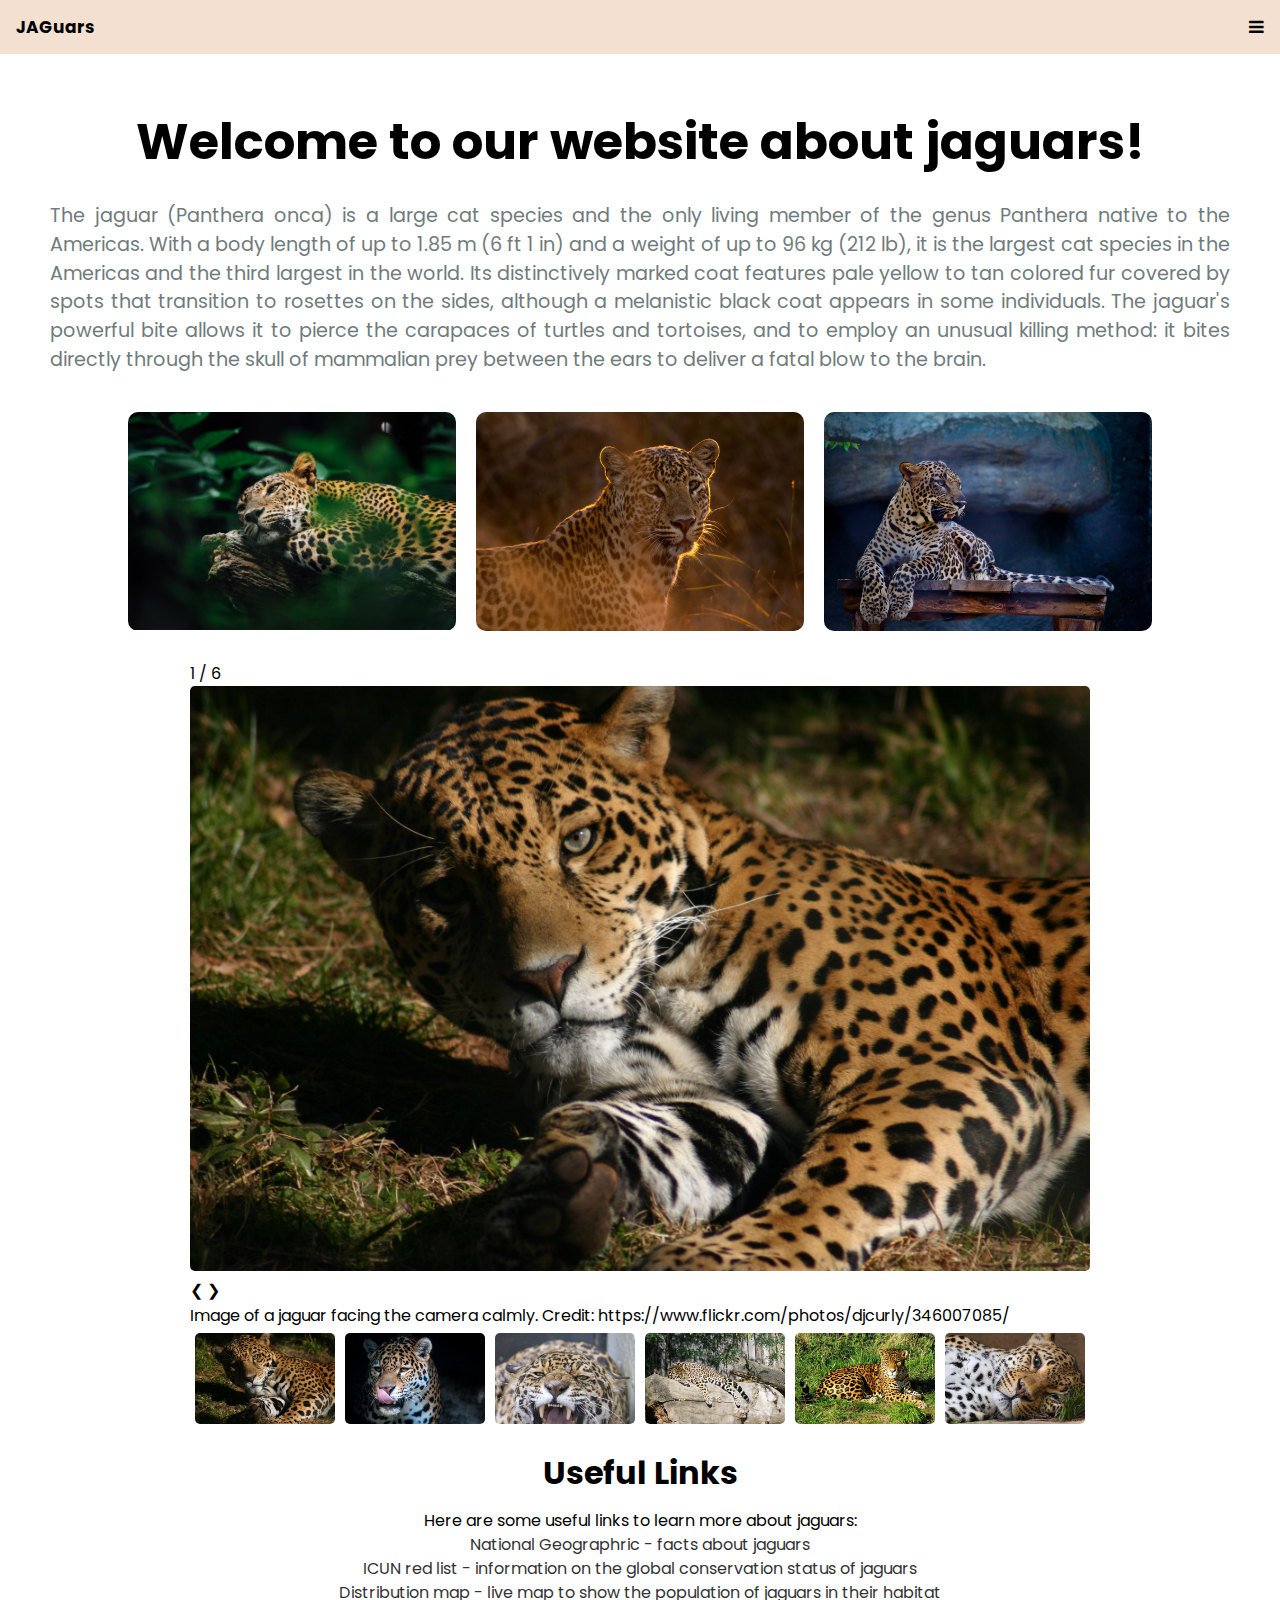
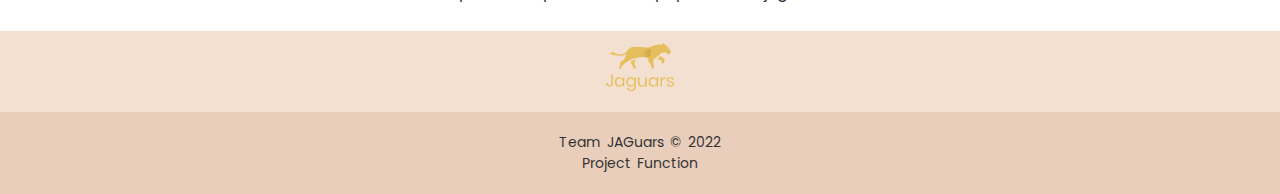
==== commit 414541e0: "Merge branch 'main' of https://github.com/georjeez/Team-JAGuars" ====
--- a/index.html
+++ b/index.html
@@ -6,33 +6,32 @@
     <meta name="viewport" content="width=device-width, initial-scale=1.0">
     <link rel="stylesheet" href="css/style.css">    
     <script src="gallery.js" defer></script>
+    <script src="hamb.js" defer></script>
     <link rel="preconnect" href="https://fonts.googleapis.com">
     <link rel="preconnect" href="https://fonts.gstatic.com" crossorigin>
     <link href="https://fonts.googleapis.com/css2?family=Poppins:wght@300;500;700&display=swap" rel="stylesheet">
+    <link rel="stylesheet" href="https://cdnjs.cloudflare.com/ajax/libs/font-awesome/4.7.0/css/font-awesome.min.css">
     <title>JAGuars - Home page</title>
 </head>
 <body>
 <!-- header section starts -->
-
-<header>
-        <div class="inner">
-            <div class="logo">
-              <a href="index.html"><img src="assets/Jag_Logo.png" alt="Logo"></a>
-            </div>
-
-            <nav>
-                <li><span><a href="index.html">Home</a></span></li>
-                <li><span><a href="appearance.html">Appearance</a></span></li>
-                <li><span><a href="habitatAndBehaviour.html">Habitat & Behaviour</a></span></li>
-                <li><span><a href="mythology.html">Mythology</a></span></li>
-                <li><span><a href="quiz_index.html">Quiz</a></span></li>
-            </nav>
-        </div>
-</header>
+  <div class="nav-bar">
+    <a href="index.html" class="active">JAGuars</a>
+    <!-- Navigation links (hidden by default) -->
+    <div id="myLinks">
+      <a href="index.html">Home</a>
+      <a href="appearance.html">Appearance</a> 
+      <a href="habitatAndBehaviour.html">Habitat & Behaviour</a>
+      <a href="mythology.html">Mythology</a>
+      <a href="quiz_index.html">Quiz</a>
+    </div>
+    <!-- "Hamburger menu" / "Bar icon" to toggle the navigation links -->
+    <a href="javascript:void(0);" class="icon" onclick="myFunction()">
+      <i class="fa fa-bars"></i>
+    </a>
+  </div>
 <!-- header section ends -->
-
 <!-- Introduction to the website -->
-
 <h1 class="title"> Welcome to our website about jaguars! </h1>
 <section class="about" id="about">
   <div class="text">
@@ -47,7 +46,6 @@
         </div>
   </div>
 </section>
-
 <!-- Buttons -->
 <section class="navbtns">
   <div class="nav-row">
@@ -139,8 +137,8 @@
       <div class="column">
         <img class="demo cursor" src="assets/Gallery_6.jpg" style="width:100%" onclick="currentSlide(6)" alt="A young jaguar. Credit: https://www.flickr.com/photos/srudy/33555747230/">
       </div>
-    </div>
-</div>
+      </div>
+      </div>
 
 <div class = "useful-links">
     <h1> Useful Links</h1>
@@ -149,17 +147,16 @@
     <li><a href="https://kids.nationalgeographic.com/animals/mammals/facts/jaguar">National Geographric - facts about jaguars</a> </li>
     <li><a href="https://www.iucnredlist.org/species/15953/123791436">ICUN red list - information on the global conservation status of jaguars</a> </li>
     <li><a href="https://www.inaturalist.org/taxa/41970-Panthera-onca">Distribution map - live map to show the population of jaguars in their habitat</a> </li>
-
 </div>
-
-
 <!-- Footer section starts  -->
 <footer>
+  <div class="footer-bottom-image">
+    <img src="assets/Jag_Logo.png" alt="Logo">
+  </div>
     <div class="footer-bottom">
       <p class="copyright">Team JAGuars © 2022 <br> Project Function </p>
     </div>
 </footer>
-
 <!-- Footer section ends -->
-</body>
+  </body>
 </html>